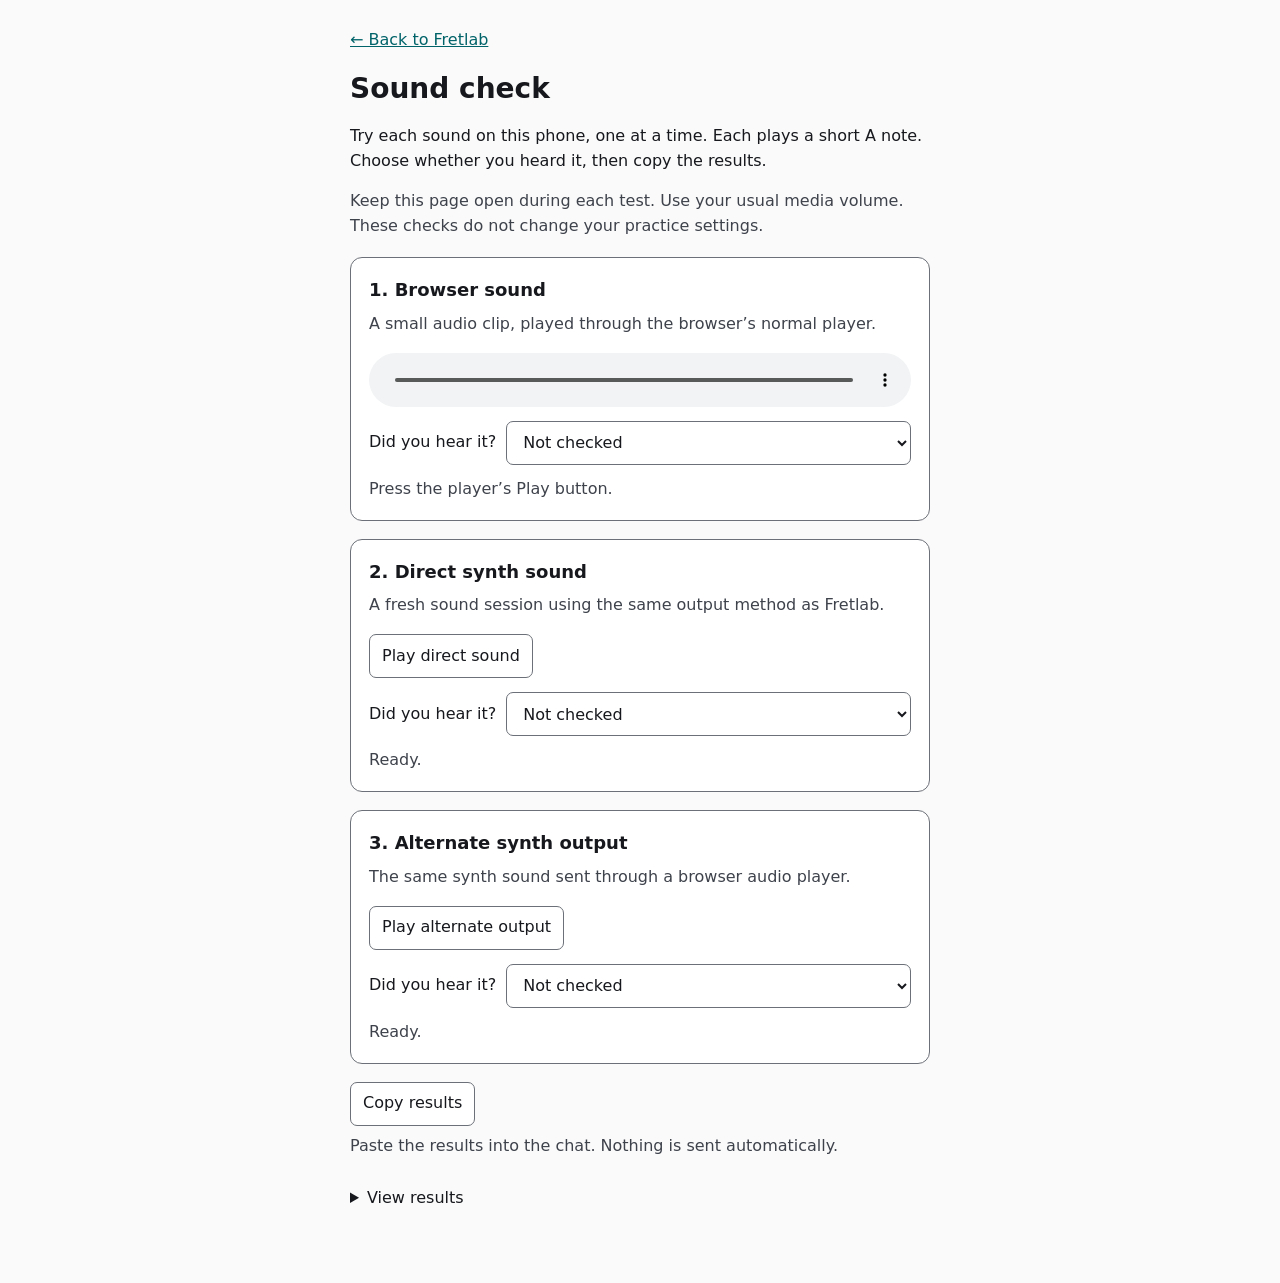
==== audio-check.html @ b3533793 "Add isolated device sound checks and fetch current pages on reload" ====
<!doctype html>
<html lang="en">
<meta charset="utf-8">
<meta name="viewport" content="width=device-width,initial-scale=1">
<meta name="color-scheme" content="light dark">
<title>Fretlab · Sound check</title>
<style>
:root{font:16px/1.55 system-ui,sans-serif;color-scheme:light dark;--bg:#fafafa;--surface:#fff;--ink:#16181d;--muted:#3e424b;--line:#6c7078;--accent:#006369}
@media(prefers-color-scheme:dark){:root{--bg:#08090b;--surface:#202328;--ink:#fff;--muted:#e0e4eb;--line:#949aa5;--accent:#22d9dc}}
*{box-sizing:border-box}body{margin:0;background:var(--bg);color:var(--ink)}main{max-width:620px;margin:auto;padding:28px 20px 60px}a{color:var(--accent)}h1{font-size:28px;line-height:1.2}h2{font-size:18px;margin:0 0 8px}p{margin:8px 0 16px}.muted{color:var(--muted)}section{margin:18px 0;padding:18px;border:1px solid var(--line);border-radius:12px;background:var(--surface)}button,select{font:inherit;min-height:44px;border:1px solid var(--line);border-radius:7px;color:var(--ink);background:var(--surface);padding:8px 12px}button{cursor:pointer}button:disabled{opacity:.6;cursor:wait}button:focus-visible,select:focus-visible{outline:3px solid var(--accent);outline-offset:3px}audio{display:block;width:100%;margin:12px 0}.answer{display:flex;align-items:center;flex-wrap:wrap;gap:10px;margin-top:14px}select{flex:1;min-width:160px}output{display:block;color:var(--muted);margin-top:12px;overflow-wrap:anywhere}textarea{width:100%;min-height:210px;font:12px/1.5 ui-monospace,monospace;color:var(--ink);background:var(--surface);padding:12px;border:1px solid var(--line);border-radius:7px}summary{cursor:pointer;padding:12px 0}#copyStatus{display:inline;margin-left:8px}
</style>
<main>
<a href="./">← Back to Fretlab</a>
<h1>Sound check</h1>
<p>Try each sound on this phone, one at a time. Each plays a short A note. Choose whether you heard it, then copy the results.</p>
<p class="muted">Keep this page open during each test. Use your usual media volume. These checks do not change your practice settings.</p>
<section>
  <h2>1. Browser sound</h2>
  <p class="muted">A small audio clip, played through the browser’s normal player.</p>
  <audio id="clip" controls preload="auto"></audio>
  <label class="answer">Did you hear it? <select data-answer="clip" aria-label="Did you hear browser sound?"><option value="not checked">Not checked</option><option value="yes">Yes</option><option value="no">No</option></select></label>
  <output id="clipStatus" role="status">Press the player’s Play button.</output>
</section>
<section>
  <h2>2. Direct synth sound</h2>
  <p class="muted">A fresh sound session using the same output method as Fretlab.</p>
  <button id="direct" type="button">Play direct sound</button>
  <label class="answer">Did you hear it? <select data-answer="direct" aria-label="Did you hear direct synth sound?"><option value="not checked">Not checked</option><option value="yes">Yes</option><option value="no">No</option></select></label>
  <output id="directStatus" role="status">Ready.</output>
</section>
<section>
  <h2>3. Alternate synth output</h2>
  <p class="muted">The same synth sound sent through a browser audio player.</p>
  <button id="media" type="button">Play alternate output</button>
  <label class="answer">Did you hear it? <select data-answer="media" aria-label="Did you hear alternate synth output?"><option value="not checked">Not checked</option><option value="yes">Yes</option><option value="no">No</option></select></label>
  <output id="mediaStatus" role="status">Ready.</output>
</section>
<button id="copy" type="button">Copy results</button><output id="copyStatus" role="status"></output>
<p class="muted">Paste the results into the chat. Nothing is sent automatically.</p>
<details><summary>View results</summary><textarea id="report" readonly aria-label="Sound check results"></textarea></details>
<audio id="stream" hidden></audio>
</main>
<script>
(() => {
'use strict';
const $=s=>document.querySelector(s),results={version:'audio-check-1',browser:navigator.userAgent,secure:window.isSecureContext,appSettings:null,tests:{clip:{},direct:{},media:{}}};
try{const s=JSON.parse(localStorage.getItem('fretlab.v1'));if(s)results.appSettings={vol:s.settings?.vol,muted:s.settings?.muted,nvol:s.settings?.nvol,cvol:s.settings?.cvol,guide:s.ui?.exopts?.guide,click:s.ui?.exopts?.click};}catch(e){}
let context=null,timer=null,serial=0;
function update(){for(const n of document.querySelectorAll('[data-answer]'))results.tests[n.dataset.answer].heard=n.value;$('#report').value=JSON.stringify(results,null,2);}
function status(id,text){$('#'+id+'Status').textContent=text;update();}
function wav(){
  const rate=22050,count=Math.round(rate*1.2),bytes=new Uint8Array(44+count*2),v=new DataView(bytes.buffer);
  const word=(offset,s)=>{for(let i=0;i<s.length;i++)bytes[offset+i]=s.charCodeAt(i);};
  word(0,'RIFF');v.setUint32(4,36+count*2,true);word(8,'WAVE');word(12,'fmt ');v.setUint32(16,16,true);v.setUint16(20,1,true);v.setUint16(22,1,true);v.setUint32(24,rate,true);v.setUint32(28,rate*2,true);v.setUint16(32,2,true);v.setUint16(34,16,true);word(36,'data');v.setUint32(40,count*2,true);
  for(let i=0;i<count;i++){const t=i/rate,envelope=Math.min(1,t/.015,(1.2-t)/.08);v.setInt16(44+i*2,Math.round(Math.sin(2*Math.PI*440*t)*.2*envelope*32767),true);}
  let binary='';for(const byte of bytes)binary+=String.fromCharCode(byte);return 'data:audio/wav;base64,'+btoa(binary);
}
$('#clip').src=wav();
for(const event of ['playing','ended','error'])$('#clip').addEventListener(event,()=>{
  const a=$('#clip'),r=results.tests.clip;Object.assign(r,{event,time:a.currentTime,error:a.error?{code:a.error.code,message:a.error.message}:null});
  status('clip',event==='error'?'The browser could not play the clip.':event==='ended'?'Clip finished. Did you hear it?':'Clip is playing.');
});
function stop(){
  serial++;clearTimeout(timer);$('#clip').pause();$('#stream').pause();$('#stream').srcObject=null;
  if(context){context.close().catch(()=>{});context=null;}
  $('#direct').disabled=false;$('#media').disabled=false;
}
async function play(id){
  stop();const token=serial,r=results.tests[id];delete r.error;status(id,'Starting…');$('#'+id).disabled=true;
  try{
    const C=window.AudioContext||window.webkitAudioContext,c=context=new C(),start=c.currentTime,resume=c.resume();
    let played=Promise.resolve(),output=c.destination;
    if(id==='media'){output=c.createMediaStreamDestination();r.route='media element';$('#stream').srcObject=output.stream;played=$('#stream').play();}
    else r.route='direct';
    timer=setTimeout(()=>{if(token!==serial)return;r.state=c.state;r.clockAdvance=c.currentTime-start;r.error={name:'TimeoutError',message:'Audio start did not complete'};stop();status(id,'Sound has not started. Copy the results so we can investigate.');},2500);
    await Promise.all([resume,played]);if(token!==serial)return;
    clearTimeout(timer);const now=c.currentTime,o=c.createOscillator(),g=c.createGain();o.frequency.value=440;g.gain.setValueAtTime(0,now);g.gain.linearRampToValueAtTime(.2,now+.015);g.gain.setValueAtTime(.2,now+1.1);g.gain.linearRampToValueAtTime(0,now+1.2);o.connect(g);g.connect(output);o.start(now);o.stop(now+1.22);
    Object.assign(r,{state:c.state,sampleRate:c.sampleRate,baseLatency:c.baseLatency});status(id,'Sound is playing.');
    timer=setTimeout(()=>{if(token!==serial)return;Object.assign(r,{state:c.state,clockAdvance:Math.round((c.currentTime-start)*1000)/1000});status(id,'Test finished. Did you hear it?');stop();},1450);
  }catch(e){if(token!==serial)return;r.error={name:e.name,message:e.message};stop();status(id,'The browser could not start this sound. Copy the results so we can investigate.');}
}
$('#clip').addEventListener('play',()=>{serial++;clearTimeout(timer);$('#stream').pause();$('#stream').srcObject=null;if(context){context.close().catch(()=>{});context=null;}$('#direct').disabled=false;$('#media').disabled=false;});
$('#direct').onclick=()=>play('direct');$('#media').onclick=()=>play('media');
document.querySelectorAll('[data-answer]').forEach(n=>n.onchange=update);
$('#copy').onclick=async()=>{update();try{await navigator.clipboard.writeText($('#report').value);$('#copyStatus').textContent='Copied.';}catch(e){$('details').open=true;$('#report').focus();$('#report').select();$('#copyStatus').textContent='Select and copy the results below.';}};
window.addEventListener('pagehide',stop);update();
})();
</script>
</html>
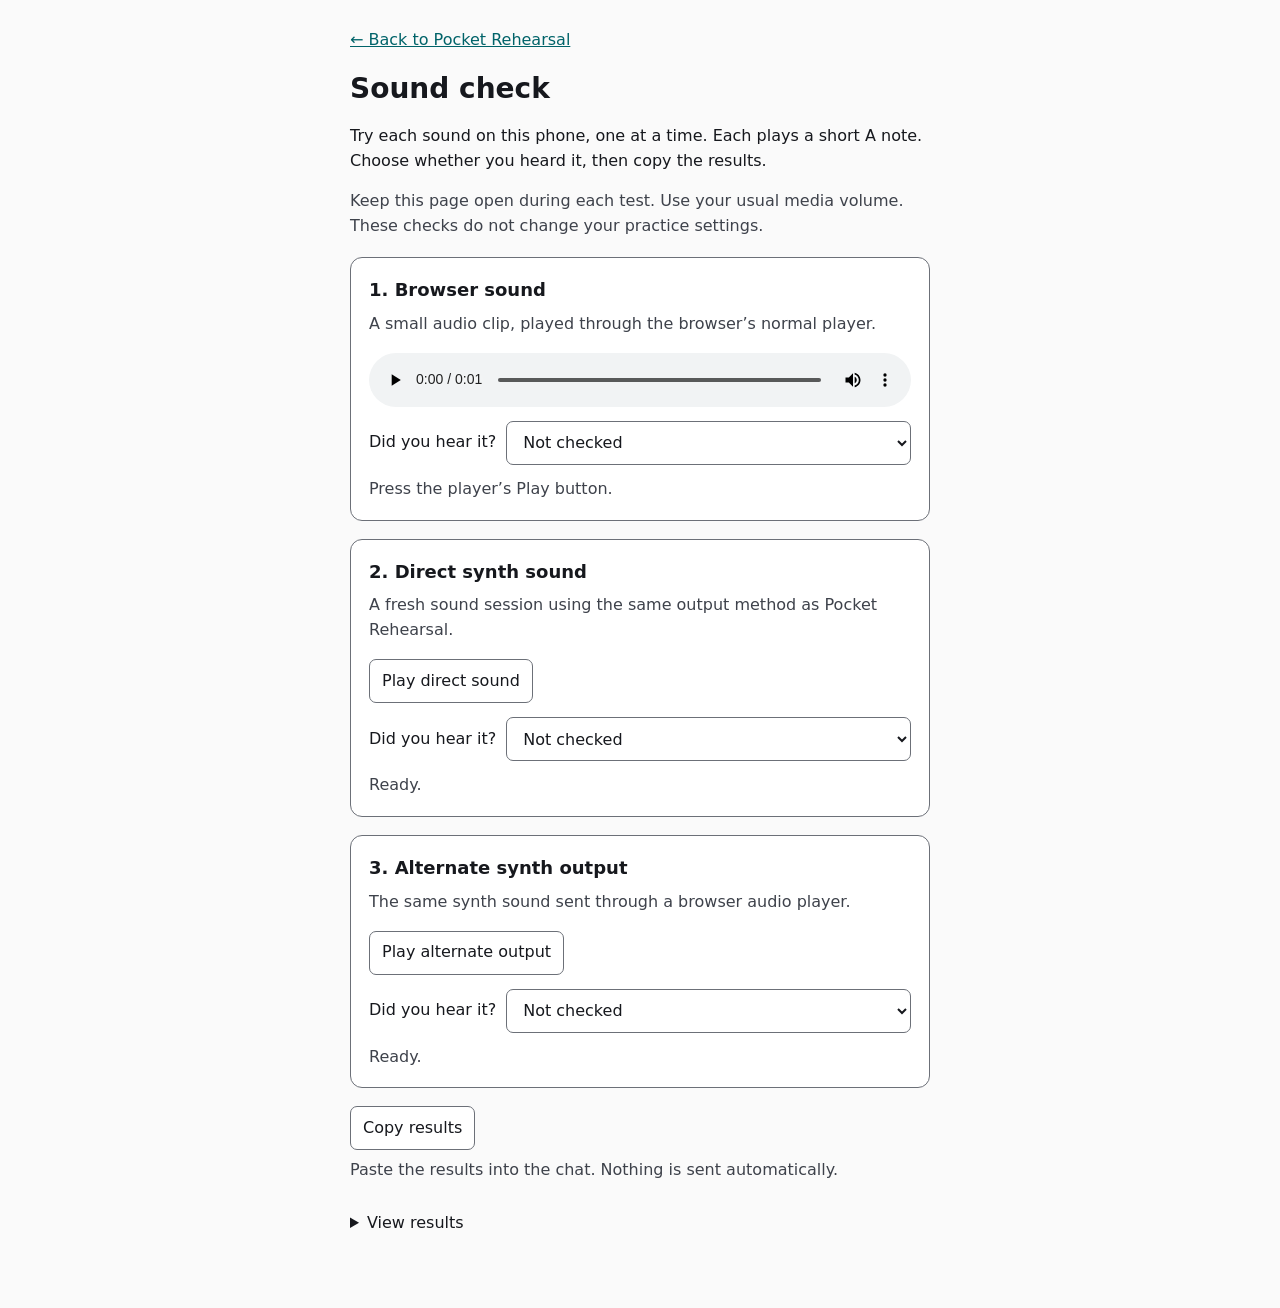
==== commit 324fee12: "Rename Fretlab to Pocket Rehearsal and add dedicated bass and drum learning paths" ====
--- a/audio-check.html
+++ b/audio-check.html
@@ -3,14 +3,14 @@
 <meta charset="utf-8">
 <meta name="viewport" content="width=device-width,initial-scale=1">
 <meta name="color-scheme" content="light dark">
-<title>Fretlab · Sound check</title>
+<title>Pocket Rehearsal · Sound check</title>
 <style>
 :root{font:16px/1.55 system-ui,sans-serif;color-scheme:light dark;--bg:#fafafa;--surface:#fff;--ink:#16181d;--muted:#3e424b;--line:#6c7078;--accent:#006369}
 @media(prefers-color-scheme:dark){:root{--bg:#08090b;--surface:#202328;--ink:#fff;--muted:#e0e4eb;--line:#949aa5;--accent:#22d9dc}}
 *{box-sizing:border-box}body{margin:0;background:var(--bg);color:var(--ink)}main{max-width:620px;margin:auto;padding:28px 20px 60px}a{color:var(--accent)}h1{font-size:28px;line-height:1.2}h2{font-size:18px;margin:0 0 8px}p{margin:8px 0 16px}.muted{color:var(--muted)}section{margin:18px 0;padding:18px;border:1px solid var(--line);border-radius:12px;background:var(--surface)}button,select{font:inherit;min-height:44px;border:1px solid var(--line);border-radius:7px;color:var(--ink);background:var(--surface);padding:8px 12px}button{cursor:pointer}button:disabled{opacity:.6;cursor:wait}button:focus-visible,select:focus-visible{outline:3px solid var(--accent);outline-offset:3px}audio{display:block;width:100%;margin:12px 0}.answer{display:flex;align-items:center;flex-wrap:wrap;gap:10px;margin-top:14px}select{flex:1;min-width:160px}output{display:block;color:var(--muted);margin-top:12px;overflow-wrap:anywhere}textarea{width:100%;min-height:210px;font:12px/1.5 ui-monospace,monospace;color:var(--ink);background:var(--surface);padding:12px;border:1px solid var(--line);border-radius:7px}summary{cursor:pointer;padding:12px 0}#copyStatus{display:inline;margin-left:8px}
 </style>
 <main>
-<a href="./">← Back to Fretlab</a>
+<a href="./">← Back to Pocket Rehearsal</a>
 <h1>Sound check</h1>
 <p>Try each sound on this phone, one at a time. Each plays a short A note. Choose whether you heard it, then copy the results.</p>
 <p class="muted">Keep this page open during each test. Use your usual media volume. These checks do not change your practice settings.</p>
@@ -23,7 +23,7 @@
 </section>
 <section>
   <h2>2. Direct synth sound</h2>
-  <p class="muted">A fresh sound session using the same output method as Fretlab.</p>
+  <p class="muted">A fresh sound session using the same output method as Pocket Rehearsal.</p>
   <button id="direct" type="button">Play direct sound</button>
   <label class="answer">Did you hear it? <select data-answer="direct" aria-label="Did you hear direct synth sound?"><option value="not checked">Not checked</option><option value="yes">Yes</option><option value="no">No</option></select></label>
   <output id="directStatus" role="status">Ready.</output>
